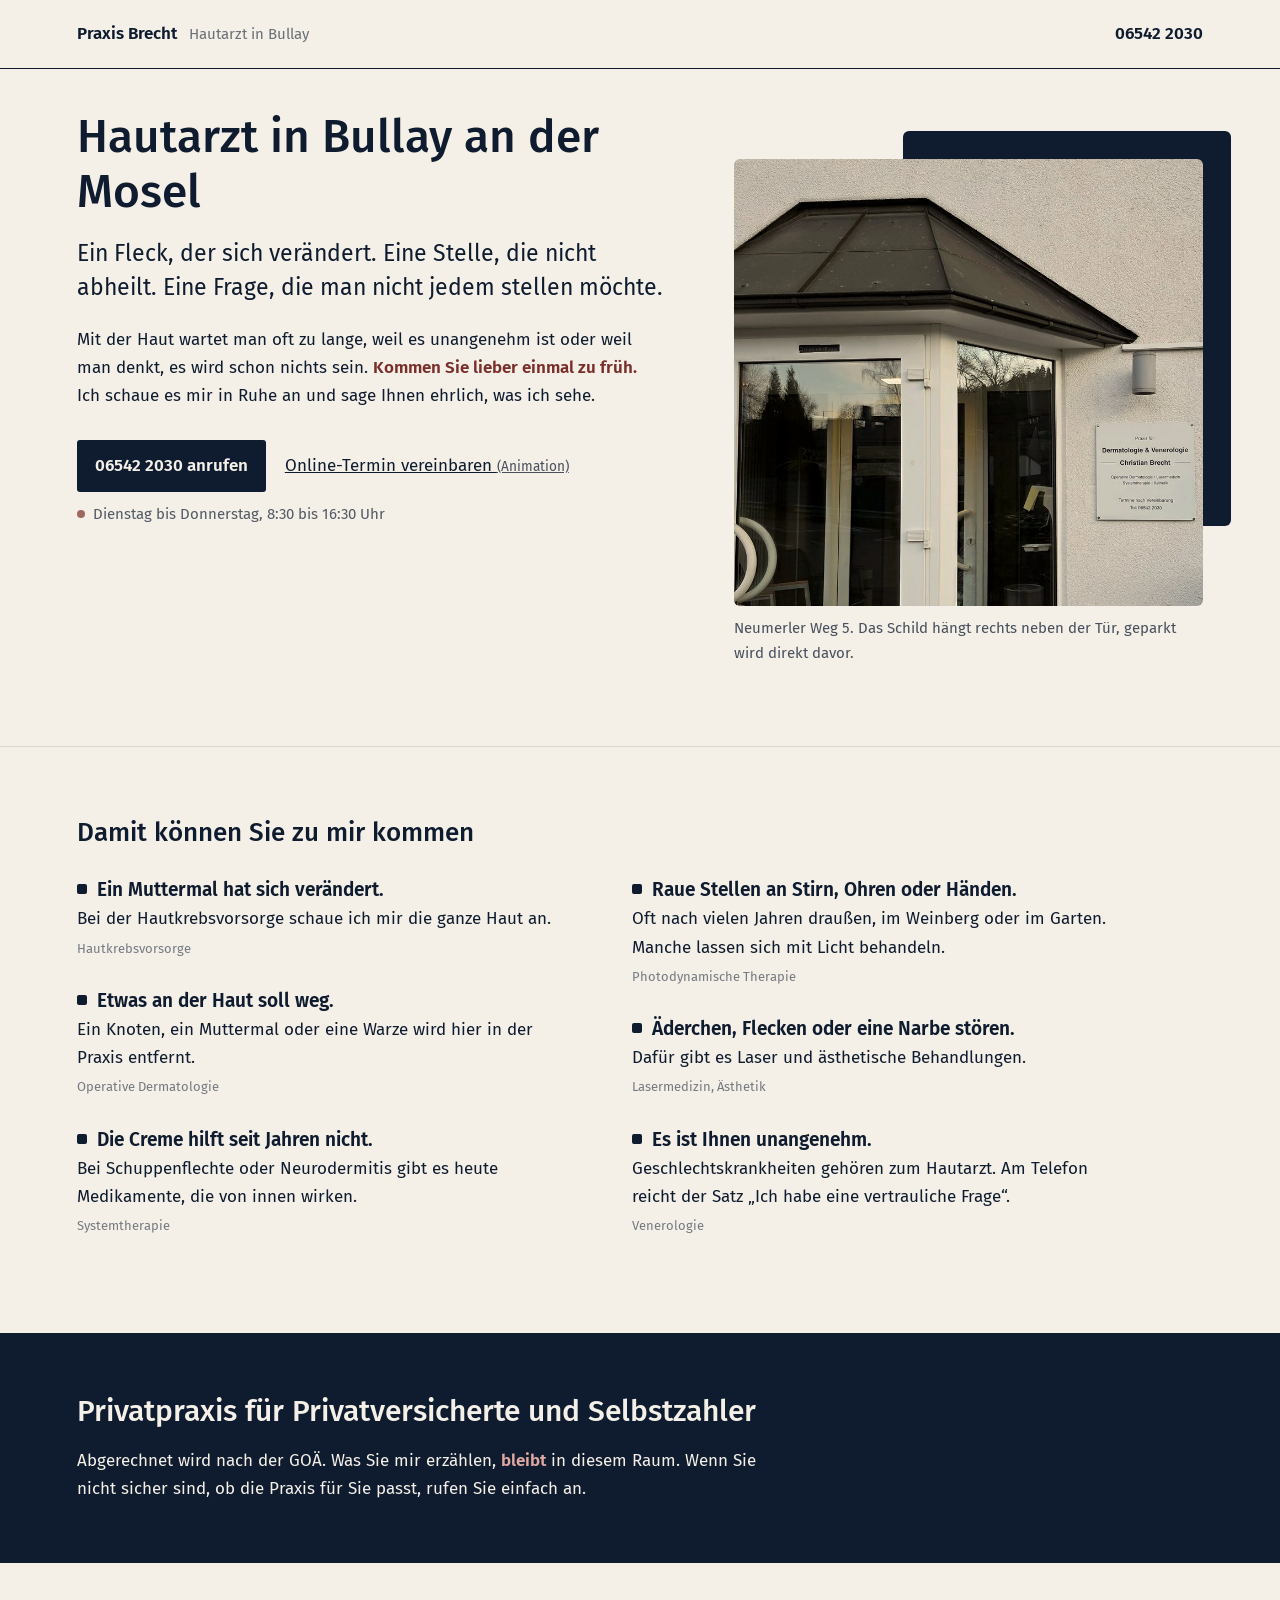
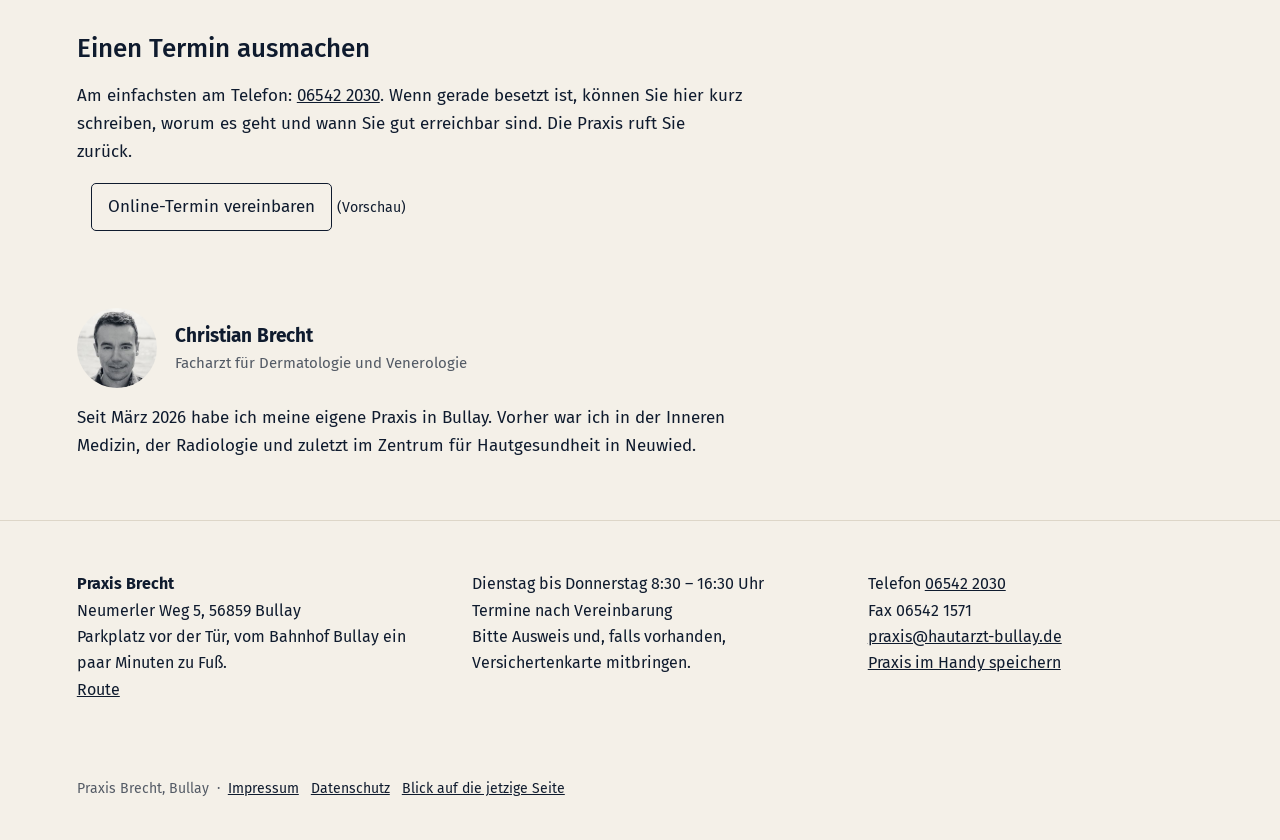
==== index.html @ f50ac01d "ich-abschnitt neu, analyse mit termin und whatsapp" ====
<!DOCTYPE html>
<html lang="de">
<head>
<meta charset="utf-8">
<meta name="viewport" content="width=device-width, initial-scale=1">
<meta name="robots" content="noindex, nofollow">
<title>Hautarzt in Bullay an der Mosel – Praxis Brecht</title>
<meta name="description" content="Hautarztpraxis Christian Brecht, Neumerler Weg 5 in Bullay. Hautkrebsvorsorge, Operationen an der Haut, Laser, Ästhetik, chronische Hautkrankheiten. Privatpraxis.">
<link href="https://fonts.googleapis.com/css2?family=Fira+Sans:wght@400;500;600&display=swap" rel="stylesheet">
<link rel="stylesheet" href="css/praxis.css">
</head>
<!-- ohne-ideen: meine Etiketten aus, an mit ?vorschlag=1 -->
<body class="ohne-ideen">

<div class="kopf">
  <a href="#" class="name">Praxis Brecht <small>Hautarzt in Bullay</small></a>
  <a href="tel:+4965422030" class="tel">06542 2030</a>
</div>

<p class="aktuell idee-zeile"><b>Aktuell:</b> Hier steht, was Sie gerade wissen sollten, z. B. Urlaub oder Vertretung. <span>(Idee, Text kommt von Ihnen)</span></p>

<div class="start">
  <div class="text">
    <h1>Hautarzt in Bullay an der Mosel</h1>
    <p class="gross">Ein Fleck, der sich verändert. Eine Stelle, die nicht abheilt. Eine Frage, die man nicht jedem stellen möchte.</p>
    <p>Mit der Haut wartet man oft zu lange, weil es unangenehm ist oder weil man denkt, es wird schon nichts sein. <strong class="satz">Kommen Sie lieber einmal zu früh.</strong> Ich schaue es mir in Ruhe an und sage Ihnen ehrlich, was ich sehe.</p>
    <p class="idee">Text in Ich-Form ist mein Vorschlag, bitte lesen und ändern, wie Sie es sagen würden. Allexander Mäding</p>
    <p class="anruf"><a href="tel:+4965422030" class="knopf">06542 2030 anrufen</a> <a href="#" class="online">Online-Termin vereinbaren <small>(Animation)</small></a> <span>Dienstag bis Donnerstag, 8:30 bis 16:30 Uhr</span></p>
  </div>
  <figure class="foto">
    <img src="bilder/praxis-tuer.jpg" draggable="false" width="850" height="810" alt="Eingang der Praxis am Neumerler Weg 5 in Bullay, rechts das Praxisschild">
    <figcaption>Neumerler Weg 5. Das Schild hängt rechts neben der Tür, geparkt wird direkt davor.</figcaption>
  </figure>
</div>

<!-- Leistungen in Patientensprache, Fachwort klein dahinter -->
<div class="wofuer" id="wofuer">
  <h2>Damit können Sie zu mir kommen</h2>
  <div class="liste" id="liste">
    <p><b>Ein Muttermal hat sich verändert.</b> Bei der Hautkrebsvorsorge schaue ich mir die ganze Haut an. <small>Hautkrebsvorsorge</small></p>
    <p><b>Etwas an der Haut soll weg.</b> Ein Knoten, ein Muttermal oder eine Warze wird hier in der Praxis entfernt. <small>Operative Dermatologie</small></p>
    <p><b>Die Creme hilft seit Jahren nicht.</b> Bei Schuppenflechte oder Neurodermitis gibt es heute Medikamente, die von innen wirken. <small>Systemtherapie</small></p>
    <p><b>Raue Stellen an Stirn, Ohren oder Händen.</b> Oft nach vielen Jahren draußen, im Weinberg oder im Garten. Manche lassen sich mit Licht behandeln. <small>Photodynamische Therapie</small></p>
    <p><b>Äderchen, Flecken oder eine Narbe stören.</b> Dafür gibt es Laser und ästhetische Behandlungen. <small>Lasermedizin, Ästhetik</small></p>
    <p><b>Es ist Ihnen unangenehm.</b> Geschlechtskrankheiten gehören zum Hautarzt. Am Telefon reicht der Satz „Ich habe eine vertrauliche Frage“. <small>Venerologie</small></p>
  </div>
  <p class="wisch-zeile"><button type="button" id="wisch">Wischen →</button></p>
  <p class="idee">„Warze“, „Garten“ und der Satz am Telefon sind von mir, bitte prüfen.</p>
</div>

<div class="privat">
  <h2>Privatpraxis für Privatversicherte und Selbstzahler</h2>
  <p>Abgerechnet wird nach der GOÄ. Was Sie mir erzählen, <span class="wort">bleibt</span> in diesem Raum. Wenn Sie nicht sicher sind, ob die Praxis für Sie passt, rufen Sie einfach an.</p>
</div>

<!-- Teaser: Prozess dahinter, noch nicht echt -->
<div class="termin">
  <h2>Einen Termin ausmachen</h2>
  <p>Am einfachsten am Telefon: <a href="tel:+4965422030">06542 2030</a>. Wenn gerade besetzt ist, können Sie hier kurz schreiben, worum es geht und wann Sie gut erreichbar sind. Die Praxis ruft Sie zurück.</p>
  <p><a href="#" class="leise online">Online-Termin vereinbaren</a> <small>(Vorschau)</small></p>
  <p class="idee">Nur angedeutet: so ein Rückruf-Wunsch spart Ihnen Telefonzeit und den Patienten die Warteschleife. Baue ich gern, wenn Sie wollen.</p>
</div>

<div class="ich">
  <p class="wer"><img src="bilder/brecht.jpg" class="portrait" width="80" height="80" alt="Christian Brecht" draggable="false"> <span><b>Christian Brecht</b><small>Facharzt für Dermatologie und Venerologie</small></span></p>
  <p>Seit März 2026 habe ich meine eigene Praxis in Bullay. Vorher war ich in der Inneren Medizin, der Radiologie und zuletzt im Zentrum für Hautgesundheit in Neuwied.</p>
</div>

<div class="kontakt" id="kontakt">
  <p><b>Praxis Brecht</b><br>Neumerler Weg 5, 56859 Bullay<br>Parkplatz vor der Tür, vom Bahnhof Bullay ein paar Minuten zu Fuß.<br><a href="https://maps.google.com/?q=Neumerler+Weg+5,+56859+Bullay">Route</a></p>
  <p>Dienstag bis Donnerstag 8:30 – 16:30 Uhr<br>Termine nach Vereinbarung<br>Bitte Ausweis und, falls vorhanden, Versichertenkarte mitbringen.</p>
  <p>Telefon <a href="tel:+4965422030">06542 2030</a><br>Fax 06542 1571<br><a href="mailto:praxis@hautarzt-bullay.de">praxis@hautarzt-bullay.de</a><br><a href="praxis-brecht.vcf" download>Praxis im Handy speichern</a></p>
</div>

<div class="fuss">
  <span>Praxis Brecht, Bullay &nbsp;·&nbsp; <a href="#" data-demo="impressum">Impressum</a> &nbsp; <a href="#" data-demo="datenschutz">Datenschutz</a> &nbsp; <a href="analyse.html">Blick auf die jetzige Seite</a></span>
</div>

<!-- Vorschau Online-Termin: spielt sich selbst ab, schickt nichts -->
<!-- feste Knöpfe, kommen nach dem Start -->
<div class="feste" id="feste">
  <a href="#" class="online">Termin</a>
  <a href="tel:+4965422030" class="ruf">Anrufen</a>
</div>

<dialog id="termin-demo">
  <p class="demo-kopf"><b>Vorschau: So läuft ein Online-Termin ab</b> <span>Läuft von allein durch, nur ein Beispiel. Es wird nichts gesendet.</span> <button type="button" id="zu">Schließen</button></p>
  <div class="balken"><i id="balken"></i></div>
  <p class="schritte"><span>1 Anliegen</span><span>2 Termin</span><span>3 Fragebogen</span><span>4 Fertig</span></p>

  <div class="schritt">
    <h3>Worum geht es?</h3>
    <p class="wahl">Hautkrebsvorsorge</p>
    <p class="wahl" data-klick>Ein Muttermal ansehen lassen</p>
    <p class="wahl">Etwas soll entfernt werden</p>
    <p class="wahl">Vertrauliche Frage</p>
  </div>
  <div class="schritt">
    <h3>Wann passt es Ihnen?</h3>
    <p class="wahl">Dienstag, vormittags</p>
    <p class="wahl" data-klick>Mittwoch, 10:30 Uhr</p>
    <p class="wahl">Donnerstag, nachmittags</p>
  </div>
  <div class="schritt">
    <h3>Drei kurze Fragen vorab</h3>
    <p class="frage">Seit wann ist Ihnen das Muttermal aufgefallen?<span class="antwort">Seit ein paar Wochen, es ist größer geworden.</span></p>
    <p class="frage">Haben Sie Allergien?<span class="antwort">Pflaster</span></p>
    <p class="frage">Nehmen Sie regelmäßig Medikamente?<span class="antwort">Nein</span></p>
  </div>
  <div class="schritt">
    <h3>Danke, das war es schon.</h3>
    <p>Die Praxis meldet sich und bestätigt den Termin. Einen Tag vorher kommt eine kurze Erinnerung.</p>
    <p class="klein">Ihre Angaben liegen dann schon vor, am Empfang müssen Sie nichts mehr ausfüllen.</p>
  </div>
  <p class="idee-immer">So könnte das bei Ihnen aussehen. Die Praxis bekommt die Angaben geordnet, Patienten sparen sich Warteschleife und Klemmbrett.</p>
</dialog>

<p id="hinweis"></p>
<script src="js/praxis.js"></script>
</body>
</html>
---- css/praxis.css ----
/* Praxis Brecht – Nachtblau #0F1B2E, Stein #F4F0E8. Bordeaux #7A2E2A nur als Akzent, 4 Stellen (unten) */
* { box-sizing: border-box; }
body { margin: 0; background: #F4F0E8; color: #0F1B2E; font: 17px/1.65 "Fira Sans", Arial, sans-serif; }
a { color: #0F1B2E; }
h1, h2 { font-weight: 500; line-height: 1.2; margin: 0 0 18px; }
h1 { font-size: 46px; }
h2 { font-size: 26px; }
img { max-width: 100%; height: auto; display: block; }

.kopf { display: flex; justify-content: space-between; align-items: center; padding: 20px 6vw; border-bottom: 1px solid #0F1B2E; }
.kopf a { text-decoration: none; }
.name { font-weight: 600; }
.name small { font-weight: 400; opacity: .6; margin-left: 8px; font-size: 15px; }
.tel { font-weight: 600; }
.tel:hover { opacity: .7; }

/* Start: Text breit, Foto daneben kleiner und etwas tiefer */
.start { display: flex; gap: 70px; padding: 40px 6vw 80px; align-items: flex-start; }
.start .text { flex: 1.25; max-width: 640px; }
.gross { font-size: 23px; line-height: 1.45; margin: 0 0 22px; }
.foto { flex: 1; margin: 50px 0 0; max-width: 470px; }
.foto img { border-radius: 6px; }
.foto figcaption { font-size: 15px; margin-top: 10px; opacity: .75; }

.anruf { margin-top: 30px; }
.anruf span { display: block; font-size: 15px; opacity: .7; margin-top: 10px; }
.knopf { display: inline-block; background: #0F1B2E; color: #F4F0E8; text-decoration: none; font-weight: 600; padding: 12px 18px; border-radius: 3px; }
.knopf:hover { background: #22324c; }

/* Wofür: am Desktop zwei Spalten wie Text, keine Kacheln */
.wofuer { padding: 70px 6vw; border-top: 1px solid #ddd6c8; }
.liste { columns: 2; column-gap: 60px; max-width: 1050px; margin-top: 26px; }
.liste p { break-inside: avoid; margin: 0 0 26px; }
.liste b { display: block; font-weight: 600; font-size: 19px; }
.liste small { display: block; font-size: 13px; opacity: .55; margin-top: 4px; }
.wisch-zeile { display: none; }

.privat { background: #0F1B2E; color: #F4F0E8; padding: 60px 6vw; }
.privat h2 { color: #F4F0E8; } /* heller, sonst auf nachtblau zu dunkel */
.privat p { max-width: 720px; margin: 0; }

.termin { padding: 70px 6vw 30px; max-width: 820px; }
.leise { display: inline-block; border: 1px solid #0F1B2E; border-radius: 5px; padding: 9px 16px; text-decoration: none; }
.leise:hover { background: #0F1B2E; color: #F4F0E8; }

.ich { padding: 30px 6vw 60px; max-width: 820px; }
.ich p { margin: 0; }

.kontakt { display: flex; gap: 60px; padding: 50px 6vw; border-top: 1px solid #ddd6c8; font-size: 16px; }
.kontakt p { margin: 0; flex: 1; }
.fuss { padding: 24px 6vw 40px; font-size: 14px; opacity: .7; }

/* meine Etiketten */
.idee { border-left: 3px solid #0F1B2E; padding: 6px 12px; font-size: 14px; background: rgba(15,27,46,.04); }
.aktuell { margin: 0; padding: 10px 6vw; font-size: 15px; border-top: 1px solid #ddd6c8; border-bottom: 1px solid #ddd6c8; }
.aktuell span { opacity: .55; font-size: 13px; }
.ohne-ideen .idee, .ohne-ideen .idee-zeile { display: none; }

/* Vorschau-Hinweis */
#hinweis { position: fixed; left: 24px; bottom: 24px; margin: 0; background: #0F1B2E; color: #F4F0E8; padding: 12px 16px; border-left: 3px solid #0F1B2E; font-size: 15px; display: none; max-width: 420px; }
#hinweis.da { display: block; }

a:focus-visible, button:focus-visible { outline: 2px solid #0F1B2E; outline-offset: 3px; }

@media (max-width: 900px) {
  .start { display: block; padding-top: 20px; }
  .foto { margin: 40px 0 0; }
  .kontakt { flex-direction: column; gap: 22px; }
}

/* Handy */
@media (max-width: 600px) {
  body { font-size: 16px; }
  h1 { font-size: 34px; }
  .gross { font-size: 20px; }
  .kopf { padding: 14px 20px; }
  .name small { display: none; }
  .start, .wofuer, .privat, .termin, .ich, .kontakt, .fuss { padding-left: 20px; padding-right: 20px; }
  .aktuell { padding: 8px 20px; }
  .wofuer { padding-top: 50px; padding-bottom: 40px; }
  .liste { columns: auto; display: flex; gap: 14px; overflow-x: auto; scroll-snap-type: x mandatory; }
  .liste p { flex: 0 0 80%; scroll-snap-align: start; border: 1px solid #ddd6c8; border-radius: 6px; padding: 18px; }
  .wisch-zeile { display: block; margin: 8px 0 0; }
  #wisch { background: none; border: 0; font: inherit; color: #0F1B2E; font-weight: 600; padding: 6px 0; }
  #hinweis { left: 16px; right: 16px; bottom: 16px; }
}

/* Online-Termin Vorschau (Pop-up) */
.online { margin-left: 14px; }
dialog { border: 0; border-radius: 8px; padding: 22px 26px 18px; width: 520px; max-width: calc(100vw - 24px); background: #F4F0E8; color: #0F1B2E; box-shadow: 0 10px 40px rgba(15,27,46,.3); }
dialog::backdrop { background: rgba(15,27,46,.55); }
.demo-kopf { display: flex; flex-wrap: wrap; align-items: baseline; gap: 4px 12px; margin: 0 0 14px; }
.demo-kopf span { font-size: 13px; opacity: .65; flex: 1; }
#zu { background: none; border: 1px solid #0F1B2E; border-radius: 3px; font: inherit; font-size: 14px; padding: 4px 10px; cursor: pointer; }
.schritte { display: flex; gap: 14px; font-size: 13px; margin: 0 0 16px; border-bottom: 1px solid #ddd6c8; padding-bottom: 10px; }
.schritte span { opacity: .45; }
.schritte span.jetzt { opacity: 1; font-weight: 600; color: #0F1B2E; }
.schritt { display: none; min-height: 230px; }
.schritt.an { display: block; animation: rein .4s; }
@keyframes rein { from { opacity: 0; transform: translateY(6px); } }
.schritt h3 { margin: 0 0 12px; font-weight: 500; font-size: 20px; }
.wahl { margin: 0 0 8px; padding: 10px 14px; border: 1px solid #ddd6c8; border-radius: 5px; background: #fff; transition: all .3s; }
.wahl.gewaehlt { border-color: #0F1B2E; box-shadow: inset 4px 0 0 #0F1B2E; font-weight: 500; }
.frage { margin: 0 0 12px; font-size: 15px; }
.antwort { display: block; margin-top: 4px; padding: 8px 12px; background: #fff; border: 1px solid #ddd6c8; border-radius: 5px; min-height: 38px; color: transparent; transition: color .5s; }
.antwort.da { color: #0F1B2E; }
.idee-immer { font-size: 13px; opacity: .7; margin: 10px 0 0; border-top: 1px solid #ddd6c8; padding-top: 10px; }
@media (max-width: 600px) {
  dialog { padding: 18px 16px 14px; }
  .schritte { gap: 8px; font-size: 12px; }
  .online { display: inline-block; margin: 14px 0 0; }
}

/* Nachtrag: Akzent nicht nur am Knopf */
/* Start: Farbfläche versetzt hinter dem Foto, wie ein Passepartout */
.foto { position: relative; }
.foto:before { content: ""; position: absolute; top: -28px; right: -28px; width: 70%; height: 78%; background: #0F1B2E; border-radius: 6px; z-index: -1; }
.foto img { position: relative; }
.start { position: relative; z-index: 0; }
.satz { color: #0F1B2E; font-weight: 600; }

/* Privatpraxis jetzt in der Akzentfarbe */
.privat { background: #0F1B2E; color: #F4F0E8; }
.privat h2 { color: #F4F0E8; font-size: 30px; }

/* kleine Marke vor jedem Anliegen */
.liste b:before { content: ""; display: inline-block; width: 10px; height: 10px; background: #0F1B2E; border-radius: 2px; margin-right: 10px; vertical-align: 2px; }

/* Pop-up Kopf in Akzent */
.demo-kopf { background: #0F1B2E; color: #F4F0E8; margin: -22px -26px 14px; padding: 14px 26px; border-radius: 8px 8px 0 0; }
.demo-kopf span { opacity: .85; }
#zu { border-color: #F4F0E8; color: #F4F0E8; }
.schritte span.jetzt { color: #0F1B2E; }
.schritte span.jetzt:before { content: ""; display: inline-block; width: 8px; height: 8px; background: #0F1B2E; border-radius: 2px; margin-right: 6px; }

@media (max-width: 900px) { .foto:before { top: -16px; right: -16px; } }
@media (max-width: 600px) {
  .foto:before { top: -12px; right: -12px; width: 60%; }
  .demo-kopf { margin: -18px -16px 14px; padding: 12px 16px; }
}

/* Pop-up am großen Bildschirm etwas größer */
@media (min-width: 1100px) {
  dialog { width: 640px; font-size: 18px; }
  .schritt { min-height: 280px; }
  .schritt h3 { font-size: 24px; }
  .frage { font-size: 17px; }
}

/* Nachtrag: Balken im Pop-up */
.balken { height: 4px; background: #ddd6c8; border-radius: 2px; margin: 0 0 12px; overflow: hidden; }
.balken i { display: block; height: 100%; width: 0; background: #0F1B2E; }

/* Handy: Knöpfe sauber, Kontakt auch zum Wischen */
@media (max-width: 600px) {
  .anruf .knopf { display: block; text-align: center; padding: 15px; font-size: 17px; }
  .anruf .online { display: block; text-align: center; padding: 13px; margin: 10px 0 0; border: 1px solid #0F1B2E; border-radius: 3px; text-decoration: none; font-weight: 500; }
  .anruf span { text-align: center; }
  .termin .leise { display: block; text-align: center; padding: 13px; }
  .kontakt { flex-direction: row; overflow-x: auto; scroll-snap-type: x mandatory; gap: 12px; padding-right: 0; }
  .kontakt p { flex: 0 0 78%; scroll-snap-align: start; border: 1px solid #ddd6c8; border-radius: 6px; padding: 16px; }
  .liste p { flex-basis: 78%; }
}

/* Nachtrag: Bordeaux nur hier */
.satz { color: #7A2E2A; }
.anruf span:before { content: ""; display: inline-block; width: 8px; height: 8px; border-radius: 50%; background: #7A2E2A; margin-right: 8px; vertical-align: 1px; }
.privat .wort { color: #E0A9A3; font-weight: 600; }
.balken i { background: #7A2E2A; }
#hinweis { border-left-color: #F4F0E8; }
.foto:before { background: #0F1B2E; }

/* Nachtrag: Klammer am Online-Termin, Bild nicht speichern */
.online small { font-size: .8em; font-weight: 400; opacity: .75; }
.foto img { -webkit-user-select: none; user-select: none; -webkit-touch-callout: none; -webkit-user-drag: none; pointer-events: none; }
@media (max-width: 600px) { .anruf .online { white-space: nowrap; } }

/* Nachtrag: Pop-up hell, damit es sich vom nachtblauen Streifen abhebt */
dialog { background: #fff; box-shadow: 0 0 0 1px #F4F0E8, 0 20px 60px rgba(0,0,0,.55); }
dialog::backdrop { background: rgba(8,14,24,.78); }
.demo-kopf { background: #F4F0E8; color: #0F1B2E; border-bottom: 1px solid #ddd6c8; }
#zu { color: #0F1B2E; border-color: #0F1B2E; }
.wahl, .antwort { background: #F4F0E8; }

/* Nachtrag: kleines Foto im Fuß */
.fuss { display: flex; align-items: center; gap: 14px; flex-wrap: wrap; }
.portrait { width: 56px; height: 56px; border-radius: 50%; -webkit-user-select: none; user-select: none; -webkit-touch-callout: none; -webkit-user-drag: none; pointer-events: none; }
.fuss { opacity: 1; color: rgba(15,27,46,.7); flex-wrap: nowrap; }
.portrait { flex: 0 0 56px; }

/* Nachtrag: Foto zum Text über ihn statt im Fuß */
.ich { display: flex; gap: 22px; align-items: center; }
.ich .portrait { width: 80px; height: 80px; flex: 0 0 80px; }
@media (max-width: 600px) { .ich { gap: 16px; align-items: flex-start; } .ich .portrait { width: 72px; height: 72px; flex-basis: 72px; } }

/* Nachtrag: feste Knöpfe rechts, am Handy unten */
.feste { position: fixed; right: 0; top: 50%; transform: translateY(-50%); display: none; flex-direction: column; gap: 6px; z-index: 5; }
.feste.da { display: flex; }
.feste a { margin: 0; background: #0F1B2E; color: #F4F0E8; text-decoration: none; font-size: 15px; font-weight: 500; padding: 14px 10px; border-radius: 4px 0 0 4px; writing-mode: vertical-rl; transform: rotate(180deg); border-radius: 0 4px 4px 0; }
.feste a:hover { background: #22324c; }
.feste .ruf { background: #F4F0E8; color: #0F1B2E; border: 1px solid #0F1B2E; border-left: 0; }
@media (max-width: 600px) {
  .feste { top: auto; bottom: 0; left: 0; transform: none; flex-direction: row; gap: 0; padding: 8px 12px calc(8px + env(safe-area-inset-bottom)); background: #F4F0E8; border-top: 1px solid #ddd6c8; }
  .feste a { flex: 1; writing-mode: horizontal-tb; transform: none; text-align: center; padding: 12px; border-radius: 3px; font-size: 16px; }
  .feste .ruf { order: -1; border: 1px solid #0F1B2E; margin-right: 8px; }
  body.mit-leiste { padding-bottom: 72px; }
  #hinweis { bottom: 84px; }
}

/* alle Bilder gesperrt */
img { -webkit-user-select: none; user-select: none; -webkit-touch-callout: none; -webkit-user-drag: none; }

/* Nachtrag: Foto als Kopfzeile, Text darunter */
.ich { display: block; }
.ich .wer { display: flex; align-items: center; gap: 18px; margin: 0 0 16px; }
.wer b { display: block; font-size: 19px; }
.wer small { display: block; font-size: 15px; opacity: .7; }
@media (max-width: 600px) { .ich .portrait { width: 64px; height: 64px; flex-basis: 64px; } .ich .wer { gap: 14px; } }
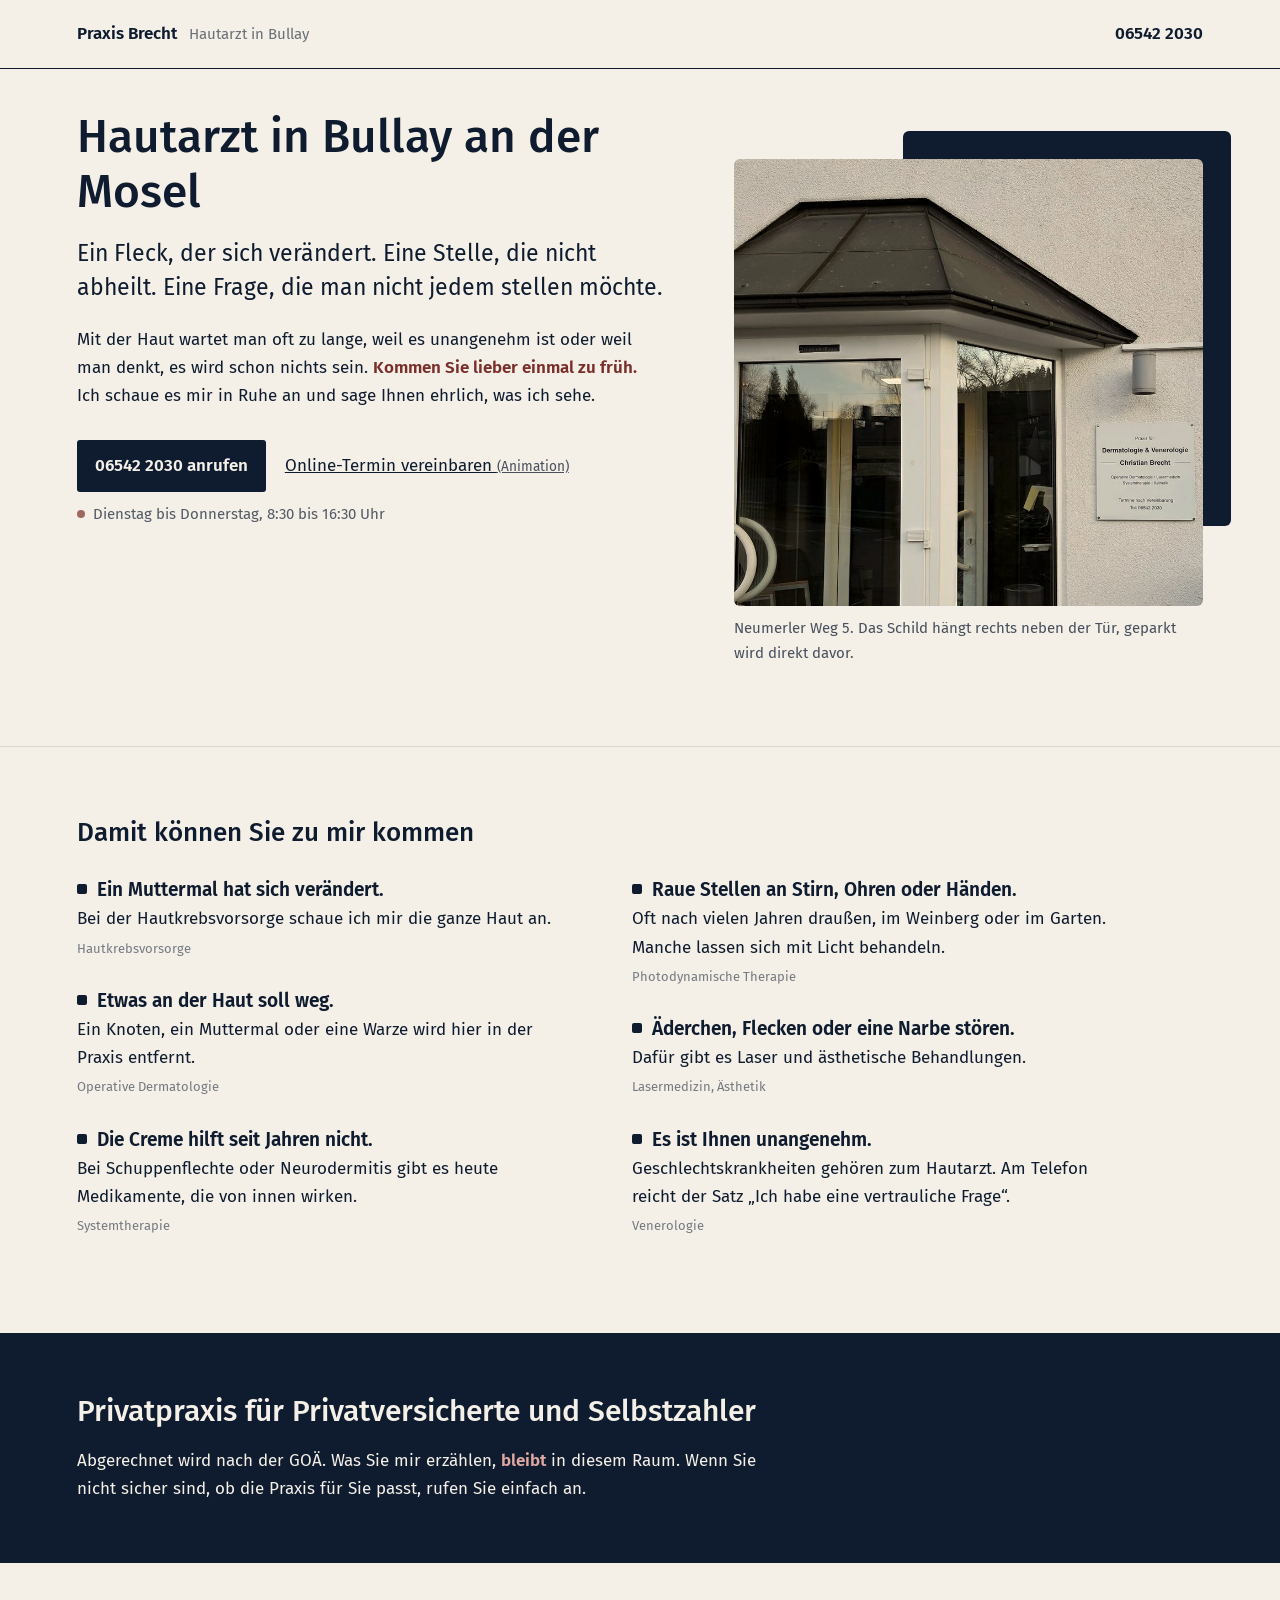
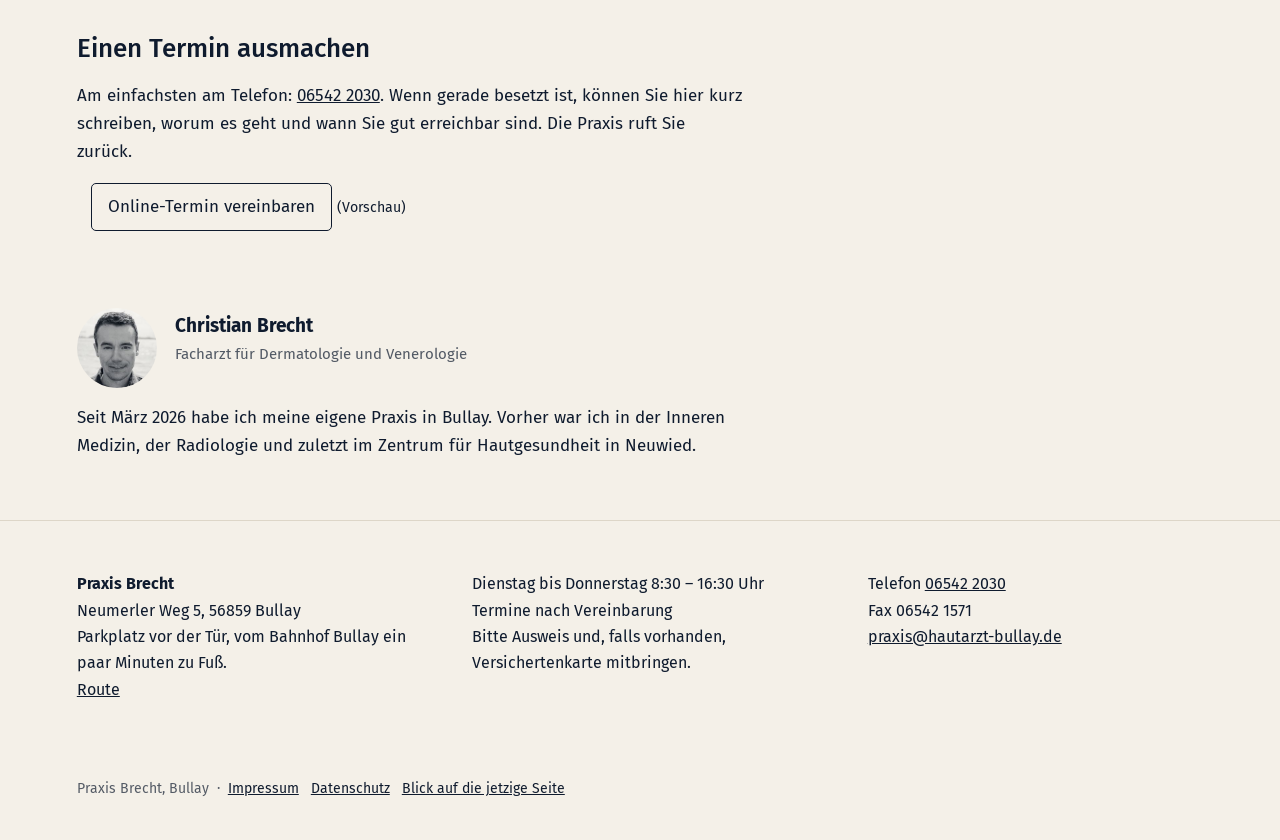
==== commit d887e273: "ein termin-knopf rechts unten, vcard nur am handy" ====
--- a/index.html
+++ b/index.html
@@ -69,7 +69,7 @@
 <div class="kontakt" id="kontakt">
   <p><b>Praxis Brecht</b><br>Neumerler Weg 5, 56859 Bullay<br>Parkplatz vor der Tür, vom Bahnhof Bullay ein paar Minuten zu Fuß.<br><a href="https://maps.google.com/?q=Neumerler+Weg+5,+56859+Bullay">Route</a></p>
   <p>Dienstag bis Donnerstag 8:30 – 16:30 Uhr<br>Termine nach Vereinbarung<br>Bitte Ausweis und, falls vorhanden, Versichertenkarte mitbringen.</p>
-  <p>Telefon <a href="tel:+4965422030">06542 2030</a><br>Fax 06542 1571<br><a href="mailto:praxis@hautarzt-bullay.de">praxis@hautarzt-bullay.de</a><br><a href="praxis-brecht.vcf" download>Praxis im Handy speichern</a></p>
+  <p>Telefon <a href="tel:+4965422030">06542 2030</a><br>Fax 06542 1571<br><a href="mailto:praxis@hautarzt-bullay.de">praxis@hautarzt-bullay.de</a><br><a href="praxis-brecht.vcf" download class="nur-handy">Praxis im Handy speichern</a></p>
 </div>
 
 <div class="fuss">
@@ -79,7 +79,7 @@
 <!-- Vorschau Online-Termin: spielt sich selbst ab, schickt nichts -->
 <!-- feste Knöpfe, kommen nach dem Start -->
 <div class="feste" id="feste">
-  <a href="#" class="online">Termin</a>
+  <a href="#" class="online"><svg width="16" height="16" viewBox="0 0 16 16" fill="none" stroke="currentColor" stroke-width="1.5"><rect x="1.5" y="3" width="13" height="11.5" rx="1.5"/><path d="M1.5 6.5h13M5 1v3M11 1v3"/></svg> <span>Termin<span class="lang"> vereinbaren</span></span></a>
   <a href="tel:+4965422030" class="ruf">Anrufen</a>
 </div>
 
--- a/css/praxis.css
+++ b/css/praxis.css
@@ -216,3 +216,21 @@
 .wer b { display: block; font-size: 19px; }
 .wer small { display: block; font-size: 15px; opacity: .7; }
 @media (max-width: 600px) { .ich .portrait { width: 64px; height: 64px; flex-basis: 64px; } .ich .wer { gap: 14px; } }
+.ich .wer { align-items: flex-start; }
+.wer b { margin-top: 2px; }
+
+/* Nachtrag: nur ein Knopf rechts unten, waagerecht */
+.feste { top: auto; bottom: 24px; right: 24px; transform: none; }
+.feste a { writing-mode: horizontal-tb; transform: none; border-radius: 4px; padding: 11px 16px; display: flex; align-items: center; gap: 8px; box-shadow: 0 2px 8px rgba(15,27,46,.18); transition: background .2s, box-shadow .2s; }
+.feste a:hover { background: #2a3d5c; box-shadow: 0 4px 14px rgba(15,27,46,.28); }
+.feste .ruf { display: none; }
+@media (max-width: 600px) {
+  .feste { bottom: 0; right: 0; }
+  .feste a { justify-content: center; box-shadow: none; border-radius: 3px; padding: 12px; }
+  .feste .ruf { display: flex; }
+  .feste .ruf:hover { background: #fff; }
+  .feste .lang { display: none; }
+}
+
+/* vCard nur auf Handy/Tablet, am Computer bringt das nichts */
+@media (hover: hover) and (pointer: fine) { .nur-handy { display: none; } }
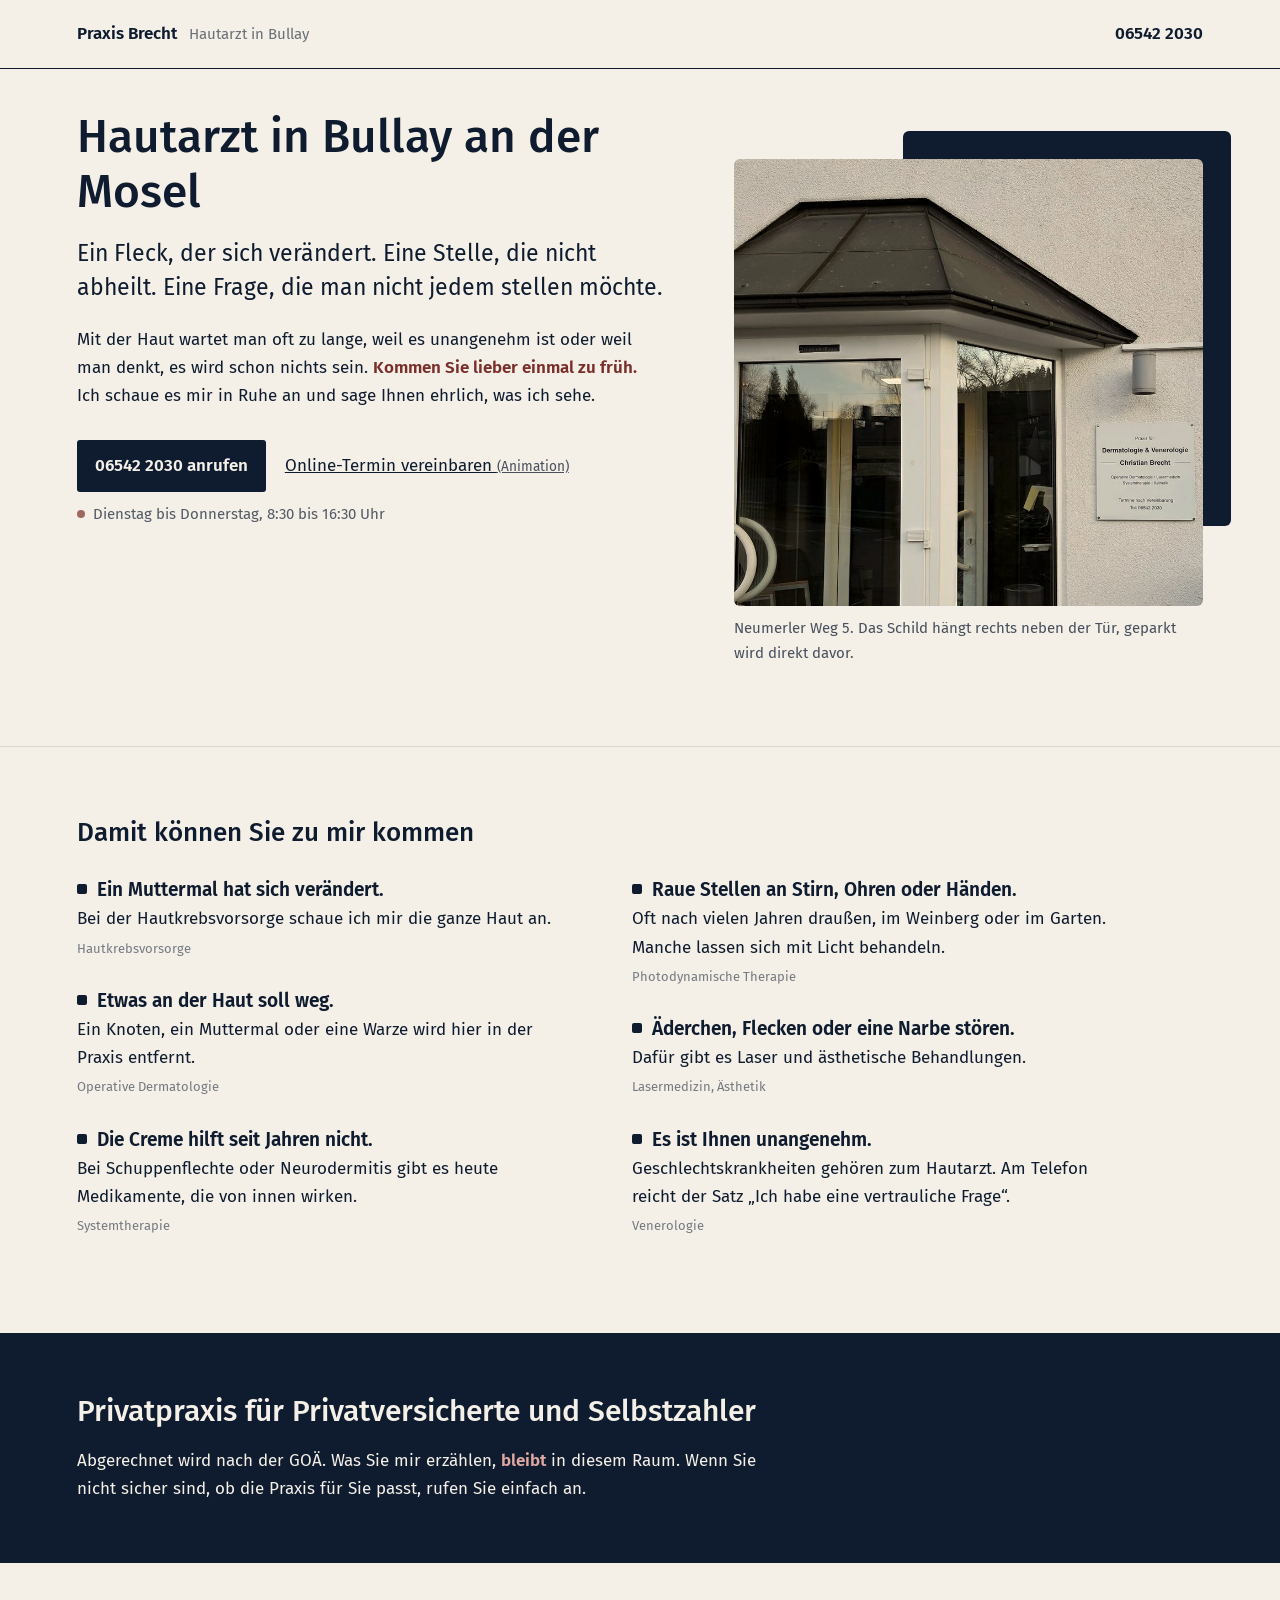
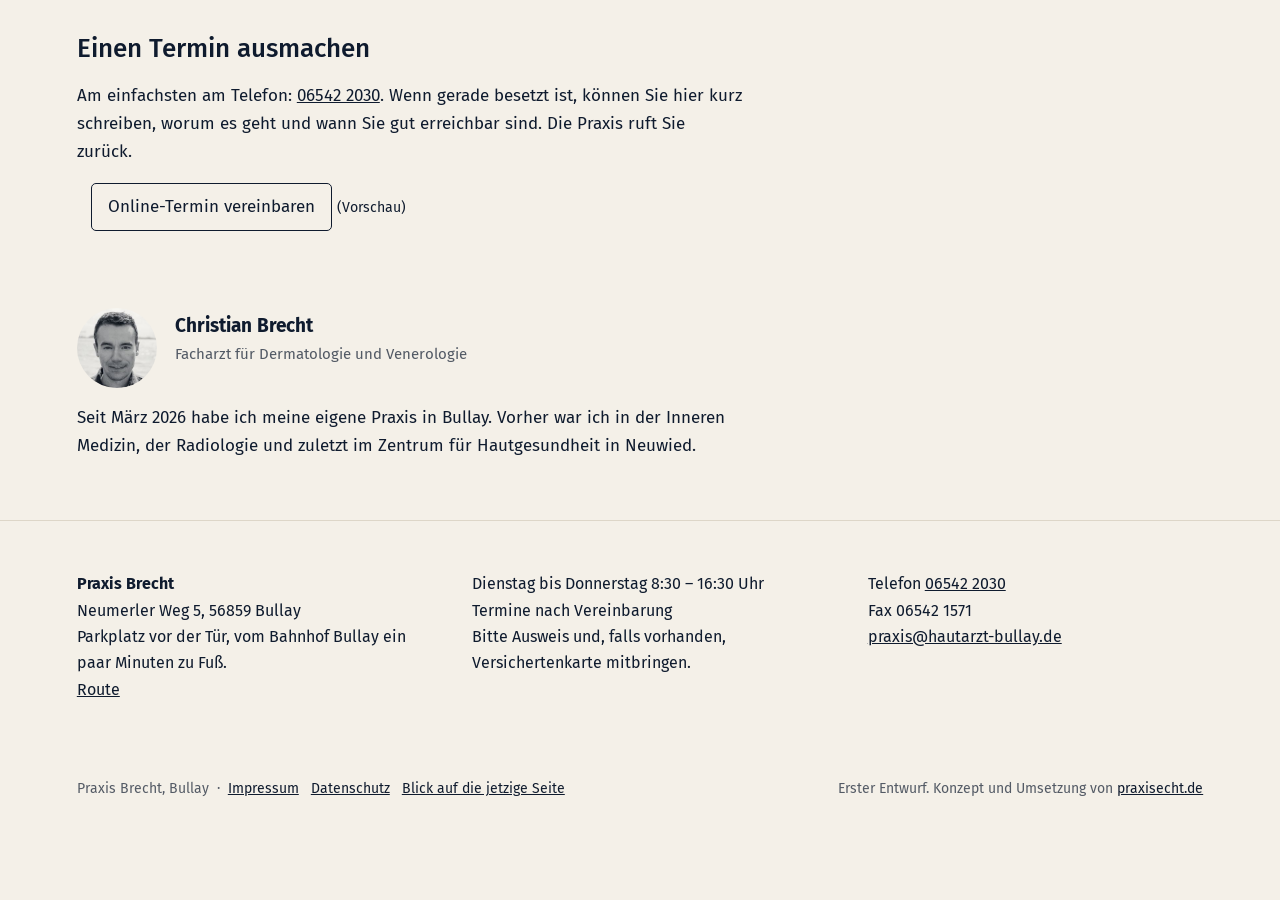
==== commit 9e9fd352: "fuss: erster entwurf, praxisecht" ====
--- a/index.html
+++ b/index.html
@@ -74,6 +74,7 @@
 
 <div class="fuss">
   <span>Praxis Brecht, Bullay &nbsp;·&nbsp; <a href="#" data-demo="impressum">Impressum</a> &nbsp; <a href="#" data-demo="datenschutz">Datenschutz</a> &nbsp; <a href="analyse.html">Blick auf die jetzige Seite</a></span>
+  <span class="von">Erster Entwurf. Konzept und Umsetzung von <a href="https://praxisecht.de" target="_blank" rel="noopener">praxisecht.de</a></span>
 </div>
 
 <!-- Vorschau Online-Termin: spielt sich selbst ab, schickt nichts -->
--- a/css/praxis.css
+++ b/css/praxis.css
@@ -234,3 +234,7 @@
 
 /* vCard nur auf Handy/Tablet, am Computer bringt das nichts */
 @media (hover: hover) and (pointer: fine) { .nur-handy { display: none; } }
+
+/* Zeile praxisecht im Fuß */
+.fuss { flex-wrap: wrap; justify-content: space-between; gap: 8px 20px; }
+.fuss { padding-bottom: 100px; } /* Platz für festen Knopf */
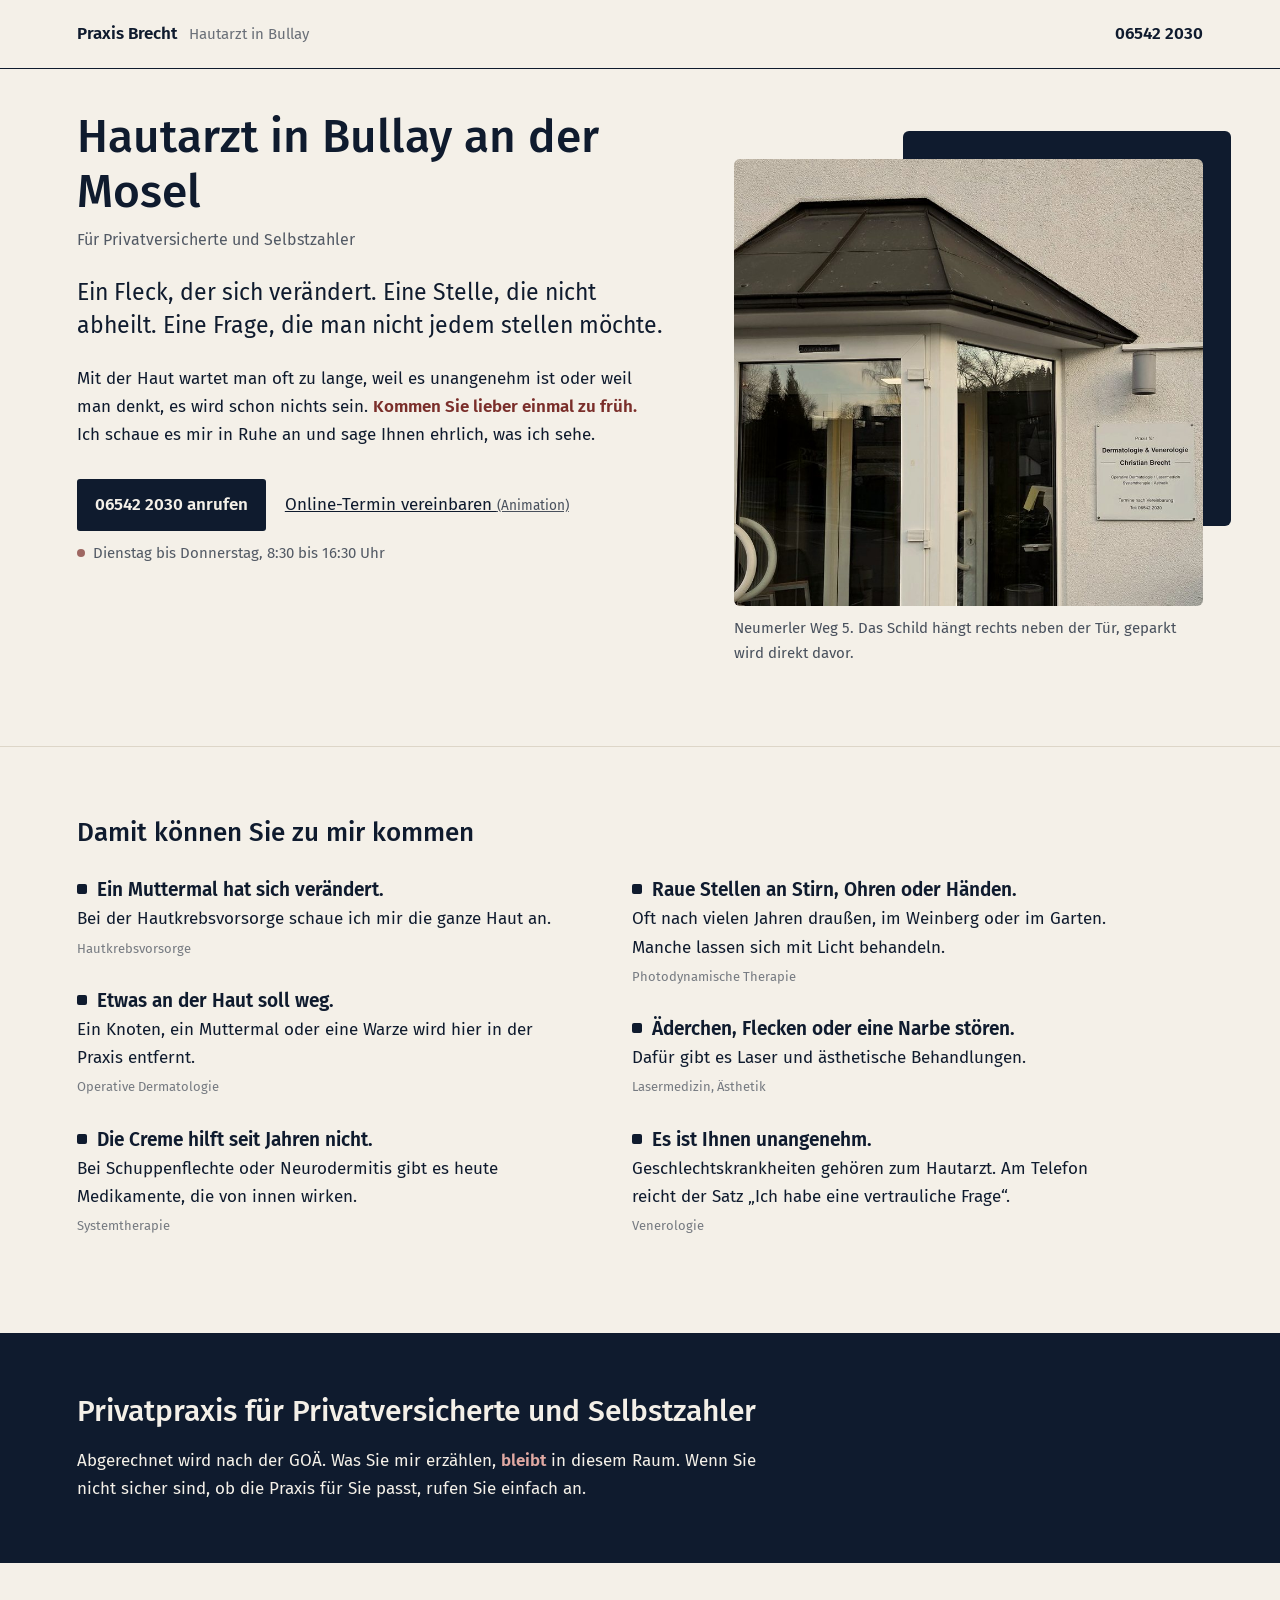
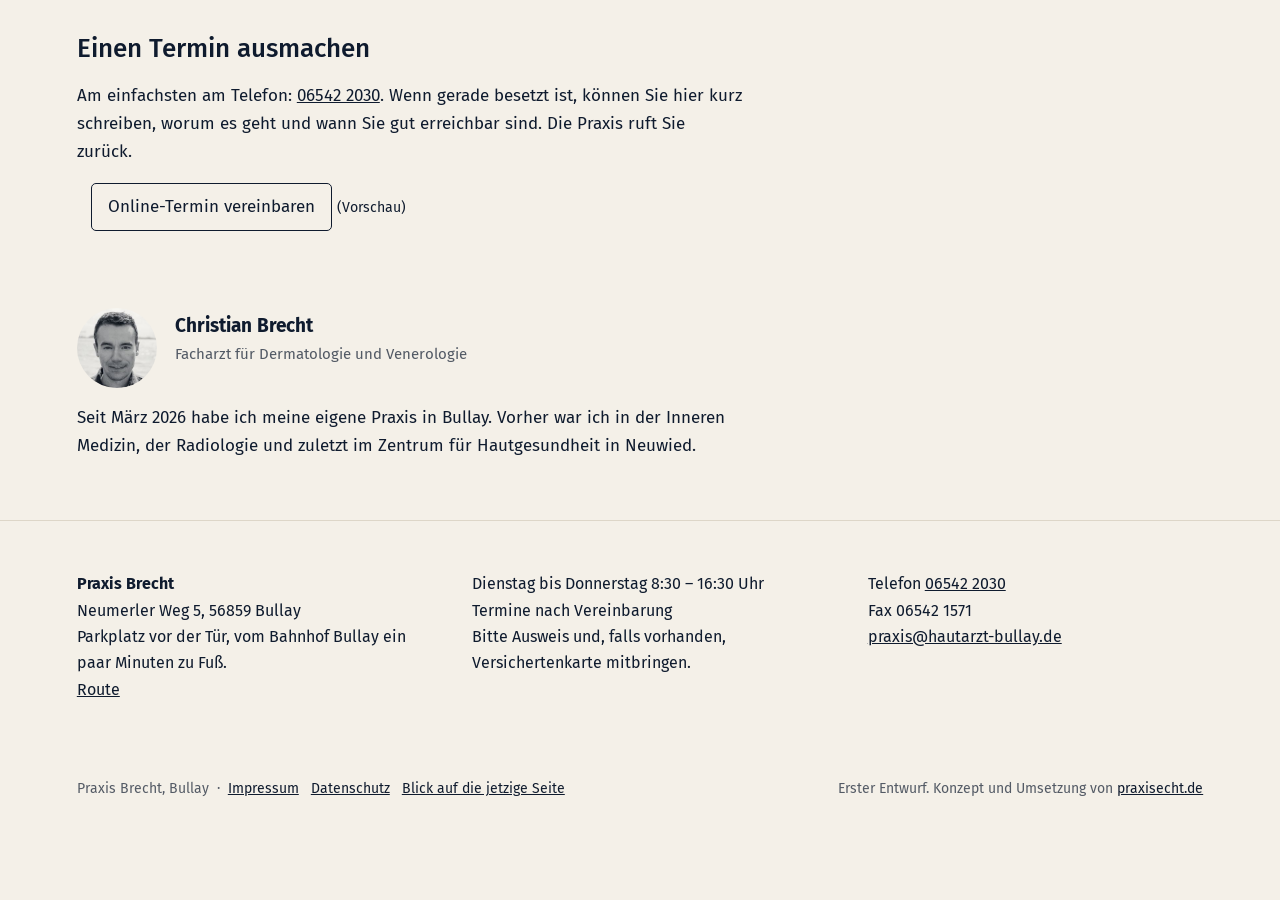
==== commit 38a0f767: "hero: fuer privatversicherte und selbstzahler" ====
--- a/index.html
+++ b/index.html
@@ -22,6 +22,7 @@
 <div class="start">
   <div class="text">
     <h1>Hautarzt in Bullay an der Mosel</h1>
+    <p class="fuer">Für Privatversicherte und Selbstzahler</p>
     <p class="gross">Ein Fleck, der sich verändert. Eine Stelle, die nicht abheilt. Eine Frage, die man nicht jedem stellen möchte.</p>
     <p>Mit der Haut wartet man oft zu lange, weil es unangenehm ist oder weil man denkt, es wird schon nichts sein. <strong class="satz">Kommen Sie lieber einmal zu früh.</strong> Ich schaue es mir in Ruhe an und sage Ihnen ehrlich, was ich sehe.</p>
     <p class="idee">Text in Ich-Form ist mein Vorschlag, bitte lesen und ändern, wie Sie es sagen würden. Allexander Mäding</p>
--- a/css/praxis.css
+++ b/css/praxis.css
@@ -238,3 +238,7 @@
 /* Zeile praxisecht im Fuß */
 .fuss { flex-wrap: wrap; justify-content: space-between; gap: 8px 20px; }
 .fuss { padding-bottom: 100px; } /* Platz für festen Knopf */
+
+/* kleine Zeile unter der Headline */
+h1 { margin-bottom: 8px; }
+.fuer { margin: 0 0 22px; font-size: 16px; opacity: .7; }
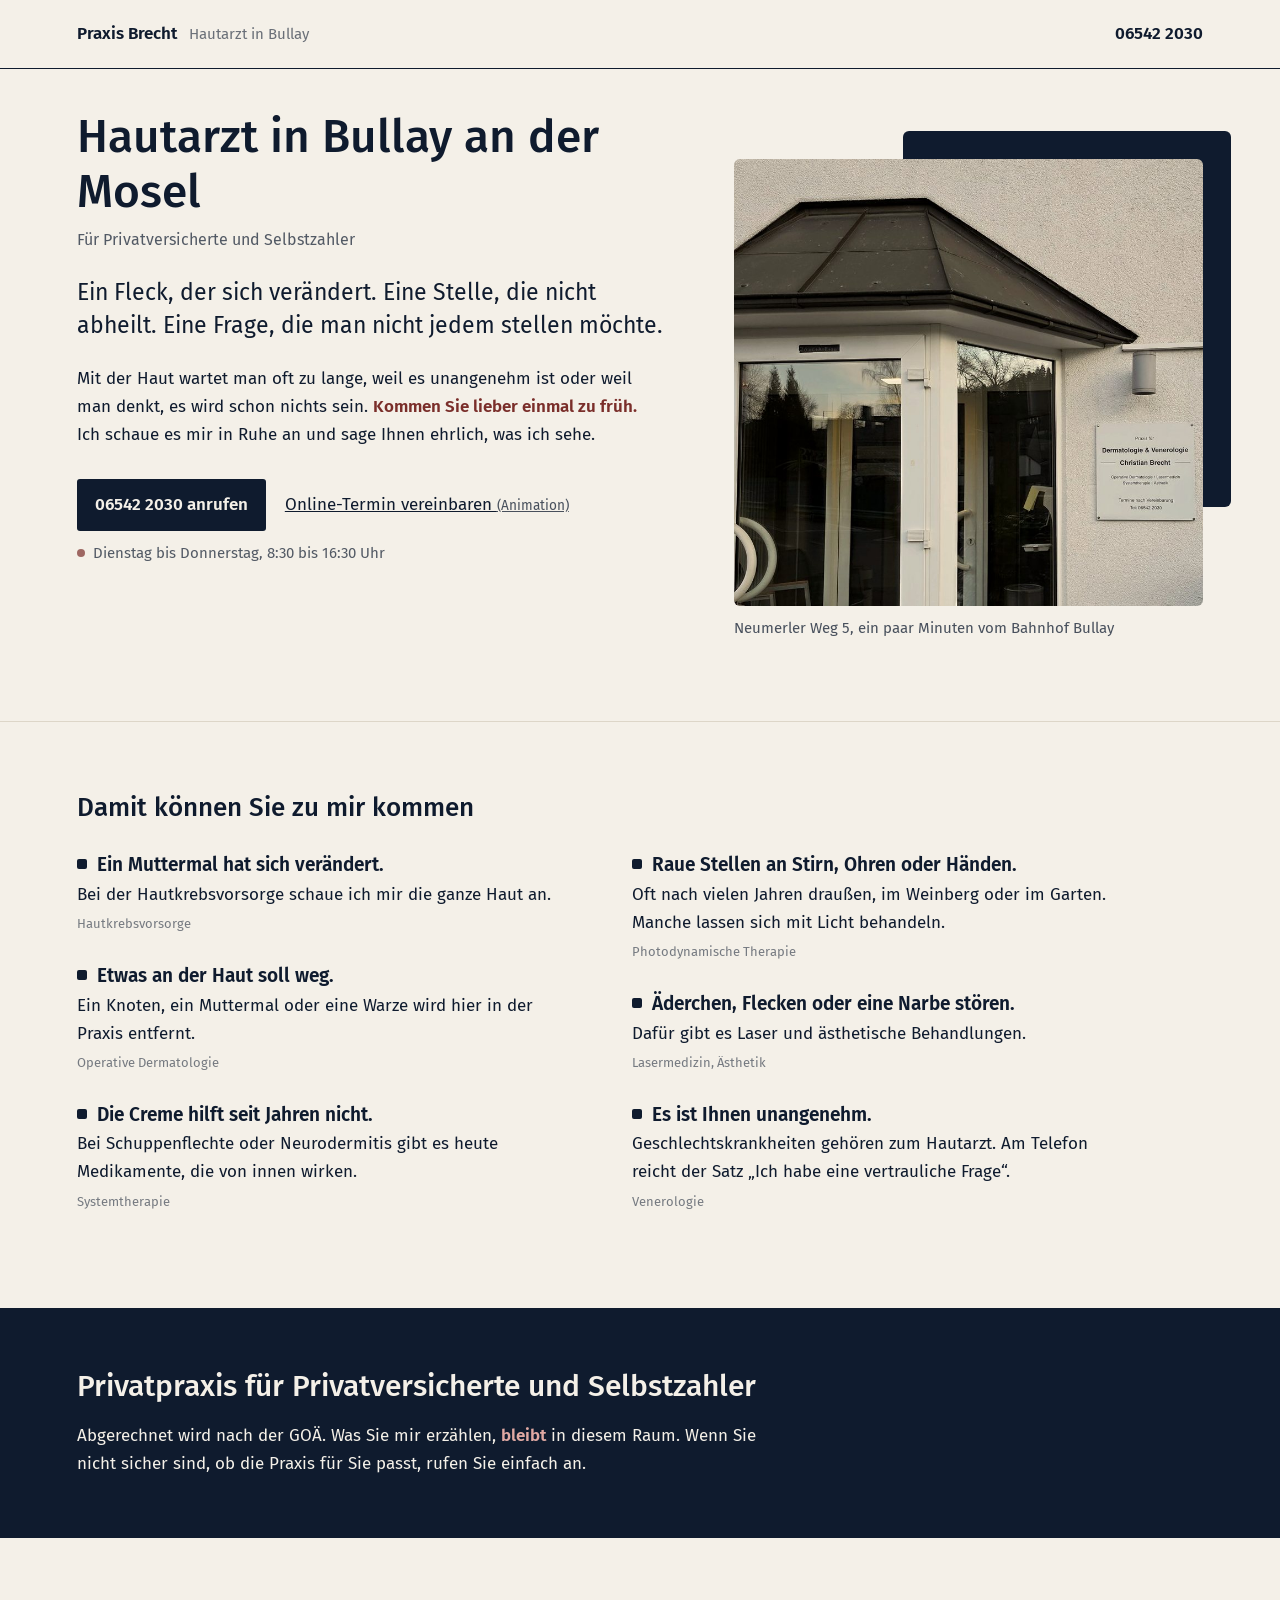
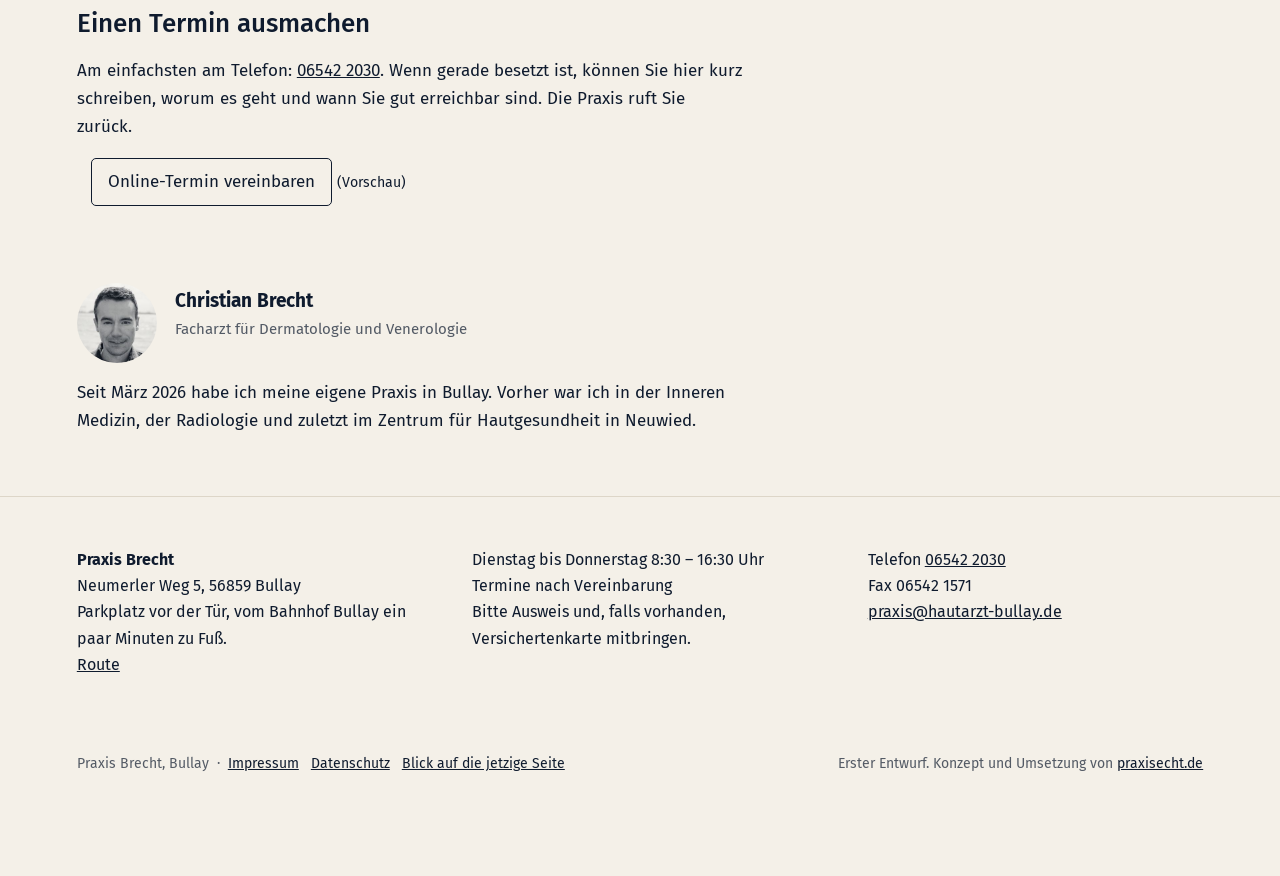
==== commit 1558be0d: "bildunterschrift tuer" ====
--- a/index.html
+++ b/index.html
@@ -30,7 +30,7 @@
   </div>
   <figure class="foto">
     <img src="bilder/praxis-tuer.jpg" draggable="false" width="850" height="810" alt="Eingang der Praxis am Neumerler Weg 5 in Bullay, rechts das Praxisschild">
-    <figcaption>Neumerler Weg 5. Das Schild hängt rechts neben der Tür, geparkt wird direkt davor.</figcaption>
+    <figcaption>Neumerler Weg 5, ein paar Minuten vom Bahnhof Bullay</figcaption>
   </figure>
 </div>
 
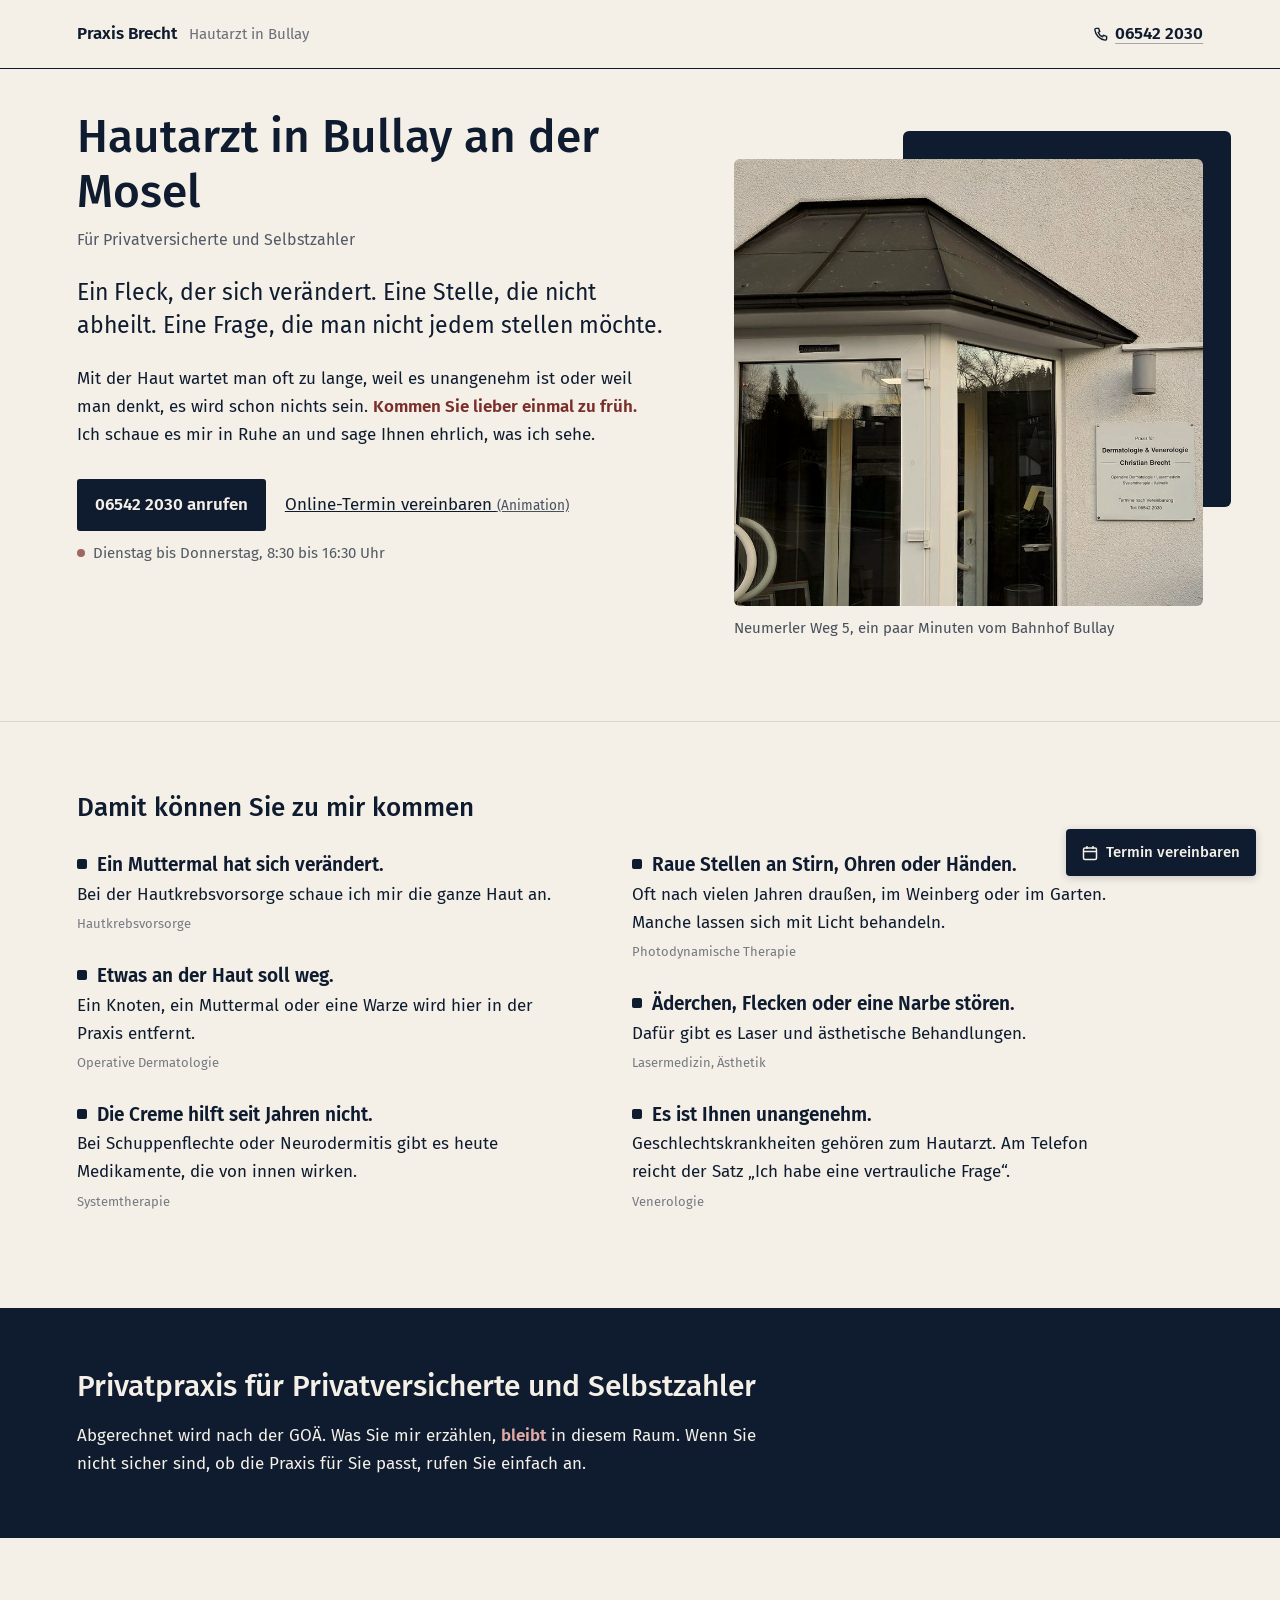
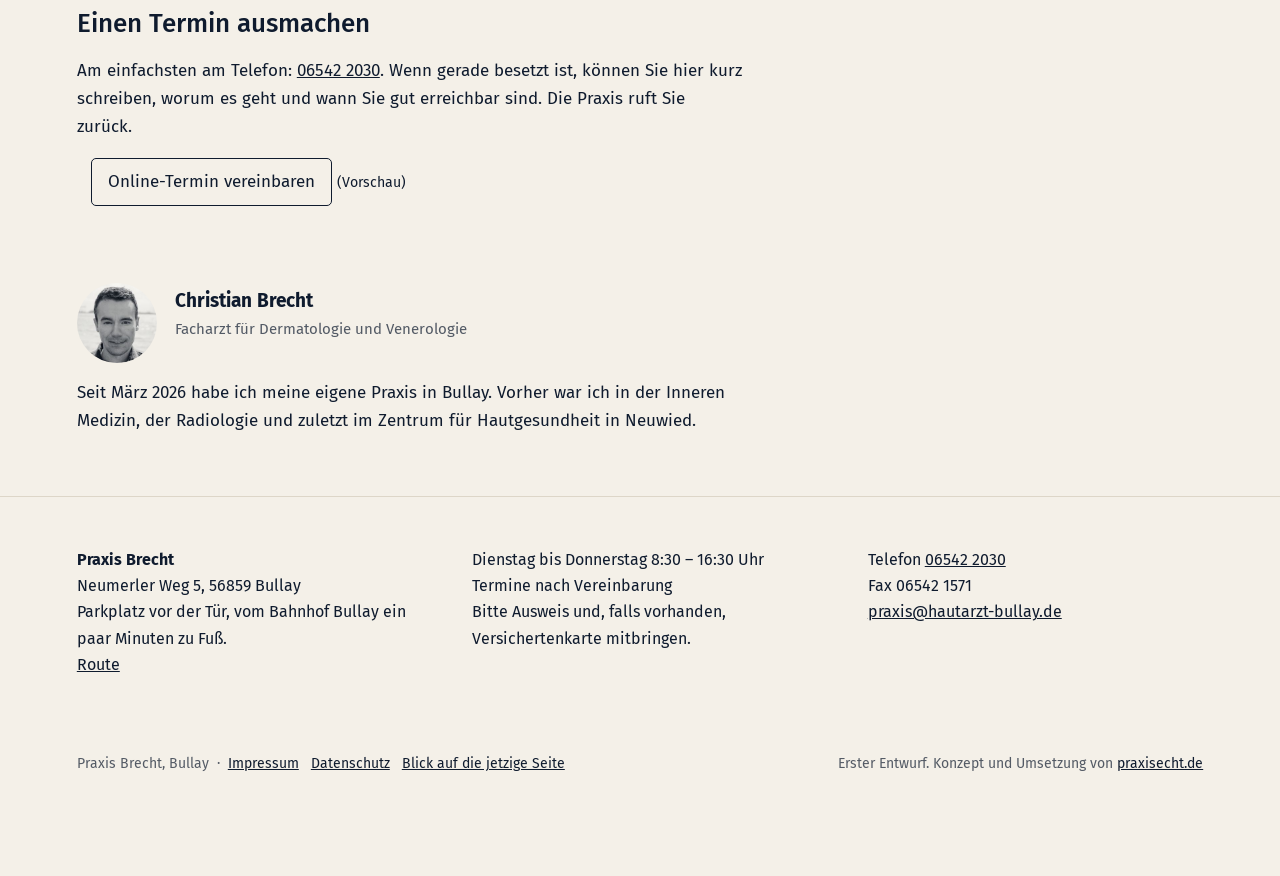
==== commit a54d70b8: "termin-knopf nur zwischen wofuer und kontakt, telefon oben klickbar" ====
--- a/index.html
+++ b/index.html
@@ -14,7 +14,7 @@
 
 <div class="kopf">
   <a href="#" class="name">Praxis Brecht <small>Hautarzt in Bullay</small></a>
-  <a href="tel:+4965422030" class="tel">06542 2030</a>
+  <a href="tel:+4965422030" class="tel"><svg width="15" height="15" viewBox="0 0 16 16" fill="none" stroke="currentColor" stroke-width="1.5"><path d="M3.5 1.5h2.5l1.2 3.2-1.6 1.1a8 8 0 0 0 4.6 4.6l1.1-1.6 3.2 1.2v2.5a1.5 1.5 0 0 1-1.6 1.5A12.5 12.5 0 0 1 2 3.1 1.5 1.5 0 0 1 3.5 1.5z"/></svg> <span>06542 2030</span></a>
 </div>
 
 <p class="aktuell idee-zeile"><b>Aktuell:</b> Hier steht, was Sie gerade wissen sollten, z. B. Urlaub oder Vertretung. <span>(Idee, Text kommt von Ihnen)</span></p>
--- a/css/praxis.css
+++ b/css/praxis.css
@@ -242,3 +242,9 @@
 /* kleine Zeile unter der Headline */
 h1 { margin-bottom: 8px; }
 .fuer { margin: 0 0 22px; font-size: 16px; opacity: .7; }
+
+/* Telefon oben: sieht man, dass man tippen kann */
+.kopf .tel { display: inline-flex; align-items: center; gap: 7px; cursor: pointer; }
+.kopf .tel span { text-decoration: underline; text-decoration-thickness: 1px; text-underline-offset: 4px; text-decoration-color: rgba(15,27,46,.35); }
+.kopf .tel:hover { opacity: 1; }
+.kopf .tel:hover span { text-decoration-color: #0F1B2E; }
